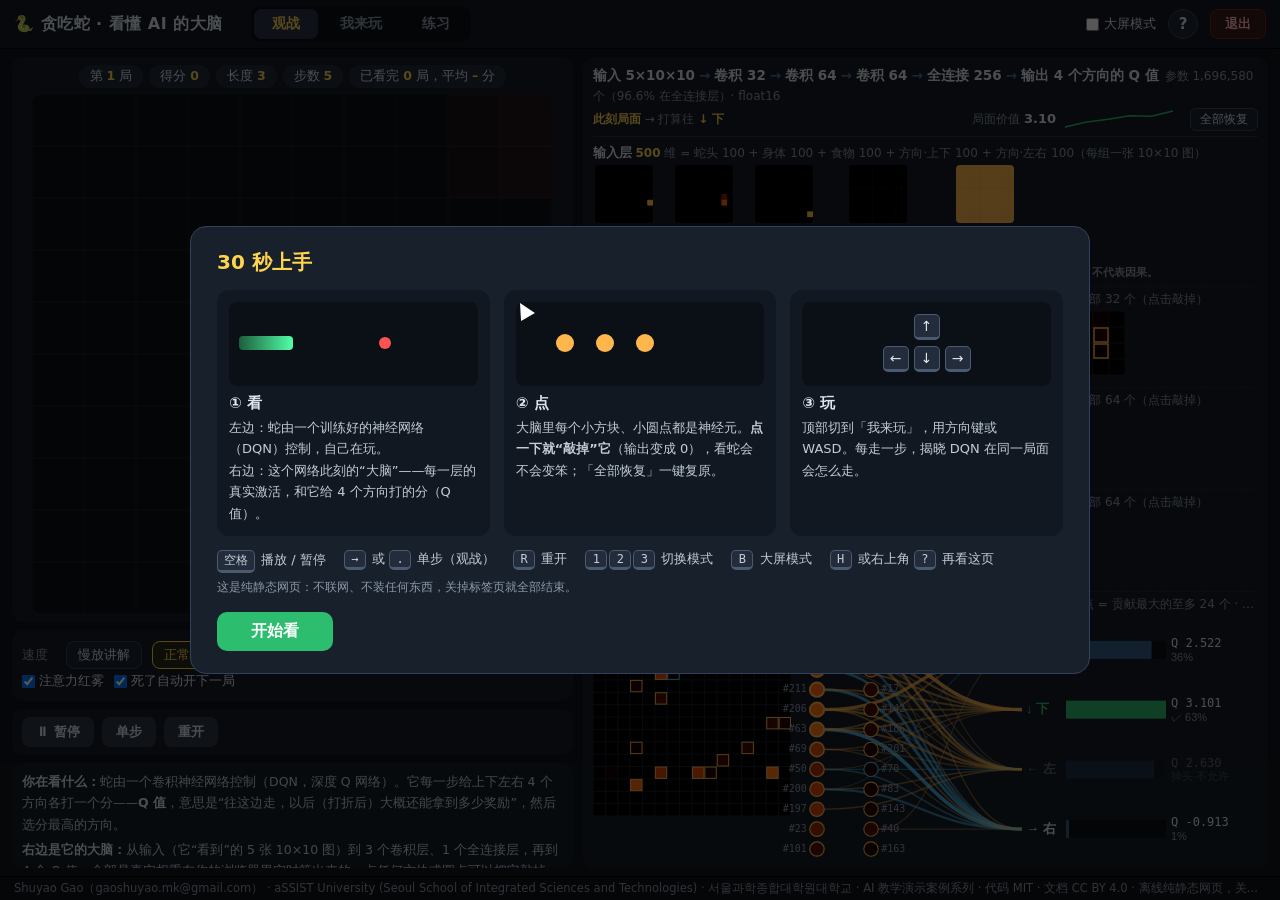
==== play/index.html @ 0702b6e7 "初始发布 v1.0" ====
<!DOCTYPE html>
<html lang="zh-CN">
<head>
<meta charset="utf-8">
<meta name="viewport" content="width=device-width, initial-scale=1, viewport-fit=cover">
<title>贪吃蛇 · 看懂 AI 的大脑</title>
<script>
  /* Collect every JS error (including failed <script> loads) for the self-test. */
  window.__errors = [];
  window.addEventListener("error", function (e) {
    var t = e.target;
    if (t && t !== window && (t.src || t.href)) window.__errors.push("load failed: " + (t.src || t.href));
    else window.__errors.push(String(e.message || e.error || e));
  }, true);
  window.addEventListener("unhandledrejection", function (e) { window.__errors.push("promise: " + e.reason); });
</script>
<link rel="stylesheet" href="css/app.css">
</head>
<body>
<header id="top">
  <div class="brand"><span class="logo" aria-hidden="true">🐍</span><span id="app-title">贪吃蛇 · 看懂 AI 的大脑</span><span id="app-title-short"></span></div>
  <nav id="tabs" role="tablist" aria-label="模式">
    <button class="tab" role="tab" data-mode="watch" data-tip="AI 自己玩，你看它的大脑怎么想（打开时的默认模式）">观战</button>
    <button class="tab" role="tab" data-mode="play" data-tip="你用方向键玩同一局，每走一步揭晓 DQN 在同一局面会怎么走" data-anim="keys">我来玩</button>
    <button class="tab" role="tab" data-mode="practice" data-tip="跟着任务清单一步步看懂这个网络，完成一项自动打勾">练习</button>
  </nav>
  <div class="spacer"></div>
  <label class="switch" data-tip="把右边的大脑面板放大（左右比例 35:65），适合投影；快捷键 B"><input type="checkbox" id="ck-big"> 大屏模式</label>
  <button id="btn-help" class="round" title="操作说明（H）" aria-label="操作说明">?</button>
  <button id="btn-exit" class="exit" data-tip="停止所有计算并关闭页面">退出</button>
  <!-- 手机竖屏：其余入口收进 ☰ 菜单 -->
  <button id="menu-btn" aria-label="菜单" aria-expanded="false" aria-controls="menu">☰</button>
  <div id="menu" role="menu" hidden>
    <button role="menuitem" id="menu-help">操作说明</button>
    <button role="menuitem" id="menu-restore">全部恢复（敲掉的神经元）</button>
    <div class="sep"></div>
    <button role="menuitem" id="menu-exit">退出</button>
  </div>
</header>

<main id="main">
  <section id="left">
    <div class="card board-card">
      <div class="pills" id="pills"></div>
      <div id="board-wrap">
        <canvas id="board" aria-label="棋盘"></canvas>
        <div id="banner" hidden></div>
        <div id="board-hint" hidden></div>
      </div>
    </div>
    <div class="card" id="opts"></div>
    <div class="card" id="controls"></div>
    <div class="card" id="explain"></div>
    <!-- 手机竖屏「我来玩」的操作区：左下浮动摇杆，右下大圆键 -->
    <div id="touchctl" aria-label="触屏操作区">
      <div id="mob-bar"><div id="mob-levels"></div><button id="btn-brain" type="button">看大脑</button><button id="tk-assist" type="button">辅助</button><button id="b-mnext" type="button">重开</button></div>
      <div id="stick-zone"><span class="hint">左手：按住任意处拖动摇杆</span><div id="stick-base"><div id="stick-knob"></div></div></div>
      <div id="btn-zone"><button class="tbtn tbig" id="tk-pause" data-tk="pause" type="button">暂停</button><div class="tbtn-hint" id="tk-hint"></div></div>
    </div>
  </section>

  <section id="right">
    <div class="card brain">
      <div class="brain-head">
        <div id="formula"></div>
        <div class="brain-status"><span id="view-label"></span><span class="spacer"></span>
          <span id="value-text" data-tip="局面价值估计 = 合法方向里最大的 Q 值：网络觉得“从现在起往后还能拿到多少奖励”。右边小曲线是它在这一局里的变化"></span><canvas id="value-curve"></canvas>
          <span id="knock-info"></span>
          <button id="btn-restore" class="mini-btn" data-tip="把所有被敲掉的神经元恢复原样">全部恢复</button></div>
      </div>
      <div id="brain-body">
        <div class="layer" id="L-input">
          <div class="lt" id="lt-input"></div>
          <div class="lrow" id="row-input"></div>
          <div class="note">归因 = 梯度 × 输入（对所选方向 Q 值的一阶近似），<span style="color:var(--pos)">橙</span>推高、<span style="color:var(--neg)">蓝</span>压低。<b>这是模型内部的相关性解释，不代表因果。</b></div>
        </div>
        <div class="layer conv" id="L-conv1"><div class="lt" id="lt-conv1"></div><div class="lrow"><div class="tops" id="tops-conv1"></div><canvas class="sq" id="sq-conv1" data-tip="全部通道：每个小方块是一个通道的平均激活。点一下 = 敲掉 / 恢复" data-anim="click"></canvas></div></div>
        <div class="layer conv" id="L-conv2"><div class="lt" id="lt-conv2"></div><div class="lrow"><div class="tops" id="tops-conv2"></div><canvas class="sq" id="sq-conv2" data-tip="全部通道：每个小方块是一个通道的平均激活。点一下 = 敲掉 / 恢复" data-anim="click"></canvas></div></div>
        <div class="layer conv" id="L-conv3"><div class="lt" id="lt-conv3"></div><div class="lrow"><div class="tops" id="tops-conv3"></div><canvas class="sq" id="sq-conv3" data-tip="全部通道：每个小方块是一个通道的平均激活。点一下 = 敲掉 / 恢复" data-anim="click"></canvas></div></div>
        <div class="layer" id="L-fc">
          <div class="lt" id="lt-fc"></div>
          <canvas id="fc-canvas"></canvas>
        </div>
      </div>
      <div id="brain-cover" hidden></div>
    </div>
  </section>
</main>

<footer id="foot"></footer>
<button id="brain-close" type="button">返回游戏</button>
<div id="rotate-hint" role="status" hidden><div><b>竖屏体验更佳</b>把手机竖过来：上面是棋盘，下面是摇杆和按键。<br><button id="rot-ok" type="button">仍然横屏继续</button></div></div>

<div id="help" class="modal" hidden>
  <div class="modal-box" role="dialog" aria-labelledby="help-title">
    <div class="help-scroll">
    <h2 id="help-title">30 秒上手</h2>
    <div class="help-cards">
      <div class="hc"><div class="demo demo-watch"><i class="d-snake"></i><i class="d-food"></i></div>
        <h3>① 看</h3><p><span class="kbd-only">左边</span><span class="touch-only">上面</span>：蛇由一个训练好的神经网络（DQN）控制，自己在玩。<br><span class="kbd-only">右边</span><span class="touch-only">下面</span>：这个网络此刻的“大脑”——每一层的真实激活，和它给 4 个方向打的分（Q 值）。</p></div>
      <div class="hc"><div class="demo demo-click"><i class="d-dot"></i><i class="d-dot"></i><i class="d-dot target"></i><i class="d-cursor"></i></div>
        <h3>② 点</h3><p>大脑里每个小方块、小圆点都是神经元。<b>点一下就“敲掉”它</b>（输出变成 0），看蛇会不会变笨；「全部恢复」一键复原。</p></div>
      <div class="hc"><div class="demo demo-keys kbd-only"><i class="k k-up">↑</i><i class="k k-left">←</i><i class="k k-down">↓</i><i class="k k-right">→</i></div>
        <div class="demo demo-stick touch-only" aria-hidden="true"><svg viewBox="0 0 220 84" width="100%" height="84">
          <circle cx="56" cy="42" r="30" fill="#1d2633" stroke="#3a4a60" stroke-width="2"/>
          <path d="M56 18l-5 7h10zM56 66l-5-7h10zM32 42l7-5v10zM80 42l-7-5v10z" fill="#4a5a70"/>
          <circle class="st-knob" cx="56" cy="42" r="13" fill="#4fc3f7"/>
          <circle class="st-finger" cx="56" cy="42" r="9" fill="none" stroke="#fff" stroke-width="2"/>
          <circle cx="166" cy="42" r="26" fill="#1d2633" stroke="#3a4a60" stroke-width="2"/>
          <text x="166" y="47" text-anchor="middle" font-size="13" fill="#dde5ee" font-weight="bold">暂停</text>
          <rect class="st-snake" x="104" y="36" width="34" height="12" rx="4" fill="#52ffa8"/>
        </svg></div>
        <h3>③ 玩</h3><p>顶部切到「我来玩」，<span class="kbd-only">用方向键或 WASD</span><span class="touch-only">左手按住屏幕下方任意处拖动摇杆（上下左右），右手的大圆键是暂停 / 继续；也可以直接在棋盘上滑动</span>。每走一步，揭晓 DQN 在同一局面会怎么走。</p></div>
    </div>
    <div class="keys-list kbd-only">
      <span><kbd>空格</kbd> 播放 / 暂停</span><span><kbd>→</kbd> 或 <kbd>.</kbd> 单步（观战）</span><span><kbd>R</kbd> 重开</span>
      <span><kbd>1</kbd><kbd>2</kbd><kbd>3</kbd> 切换模式</span><span><kbd>B</kbd> 大屏模式</span><span><kbd>H</kbd> 或右上角 <kbd>?</kbd> 再看这页</span>
    </div>
    <div class="touch-list touch-only">
      <span>观战 / 练习：往下滑看大脑；点方块、圆点敲掉神经元</span><span>我来玩：「看大脑」全屏打开大脑面板，「返回游戏」关闭</span><span>☰ 菜单里有操作说明、全部恢复、退出</span>
    </div>
    <p class="help-foot">这是纯静态网页：不联网、不装任何东西，关掉标签页就全部结束。</p>
    </div>
    <div class="help-actions"><button id="help-close" class="big-btn">开始看</button></div>
  </div>
</div>

<div id="tip" hidden></div>
<div id="toast"></div>
<pre id="selftest" hidden></pre>

<script src="js/config.js"></script>
<script src="js/credits.js"></script>
<script src="js/pyrandom.js"></script>
<script src="js/snake_env.js"></script>
<script src="js/brain_net.js"></script>
<script src="model/snake_cnn_fp16.js"></script>
<script src="js/touchctl.js"></script>
<script src="js/app.js"></script>
</body>
</html>
---- play/css/app.css ----
/* System fonts only (no downloads): Windows = Microsoft YaHei, macOS = PingFang SC. */
:root {
  --bg: #0f141b; --panel: #161d27; --panel2: #121822; --line: #263244; --text: #dde5ee;
  --muted: #8b98a8; --accent: #ffd54f; --green: #2dbd6e; --pos: #ffb74d; --neg: #4fc3f7;
  --you: #ffd54f; --dqn: #4fc3f7; --danger: #ff6b6b;
  --left: 45fr; --right: 55fr;
}
* { box-sizing: border-box; margin: 0; padding: 0; }
html, body { height: 100%; }
body {
  background: var(--bg); color: var(--text); overflow: hidden;
  font-family: "Microsoft YaHei", "PingFang SC", "Hiragino Sans GB", "Noto Sans CJK SC", system-ui, sans-serif;
  font-size: 13px; display: flex; flex-direction: column;
}
body.big { --left: 35fr; --right: 65fr; }
button { font: inherit; cursor: pointer; }
.spacer { flex: 1; }

/* ---------- header ---------- */
#top { display: flex; align-items: center; gap: 12px; padding: 6px 14px; background: #131a23;
       border-bottom: 1px solid #000; min-height: 44px; flex: none; }
.brand { font-size: 16px; font-weight: bold; letter-spacing: .5px; white-space: nowrap; }
.brand .logo { margin-right: 6px; }
#tabs { display: flex; gap: 4px; margin-left: 16px; background: #0c1117; padding: 3px; border-radius: 10px; }
.tab { border: none; background: transparent; color: var(--muted); padding: 6px 18px; border-radius: 8px;
       font-size: 14px; font-weight: bold; }
.tab:hover { color: var(--text); }
.tab.on { background: #2a3546; color: var(--accent); }
.switch { display: flex; align-items: center; gap: 5px; font-size: 13px; cursor: pointer; white-space: nowrap; }
.round { width: 30px; height: 30px; border-radius: 50%; border: 1px solid #3a4a60; background: #1e2834; color: var(--text); font-weight: bold; font-size: 15px; }
.round:hover { border-color: var(--accent); }
.exit { border: 1px solid #6b2b2b; background: #3a1d1d; color: #ffb3b3; border-radius: 8px; padding: 5px 14px; font-weight: bold; }
.exit:hover { background: #5a2424; }

/* ---------- layout ---------- */
#main { flex: 1; min-height: 0; display: grid; grid-template-columns: var(--left) var(--right);
        gap: 10px; padding: 8px 12px; }
#left, #right { min-height: 0; min-width: 0; overflow-y: auto; overflow-x: hidden; display: flex;
                scrollbar-width: thin;
                flex-direction: column; gap: 8px; }
.card { background: var(--panel); border-radius: 12px; padding: 8px 10px; }
.card h3 { font-size: 13px; color: var(--accent); margin-bottom: 6px; }

/* ---------- board ---------- */
.board-card { display: flex; flex-direction: column; align-items: center; gap: 6px; }
.pills { display: flex; flex-wrap: wrap; gap: 6px; justify-content: center; }
.pill { background: #222c3a; border-radius: 999px; padding: 3px 11px; font-size: 12.5px; white-space: nowrap; }
.pill b { color: var(--accent); }
#board-wrap { position: relative; touch-action: none; }
#board { display: block; border-radius: 10px; }
#banner { position: absolute; inset: 0; display: flex; flex-direction: column; align-items: center;
          justify-content: center; gap: 8px; background: rgba(0,0,0,.62); border-radius: 10px; text-align: center;
          padding: 16px; font-size: 14px; line-height: 1.6; }
#banner[hidden], #board-hint[hidden] { display: none; }
#banner .big { font-size: 22px; font-weight: bold; color: #ff8a80; }
#board-hint { position: absolute; left: 50%; bottom: 12px; transform: translateX(-50%); background: rgba(20,28,38,.92);
              border: 1px solid var(--accent); border-radius: 10px; padding: 6px 14px; font-size: 13.5px; white-space: nowrap; }

/* ---------- options / controls ---------- */
.opt-row { display: flex; align-items: center; flex-wrap: wrap; gap: 6px 10px; margin: 3px 0; }
.opt-row .lab { color: var(--muted); min-width: 34px; }
.preset { border: 1px solid #34425a; background: #1d2633; color: var(--text); border-radius: 8px; padding: 4px 11px; }
.preset.on { border-color: var(--accent); color: var(--accent); background: #2a2a1c; }
.ck { display: inline-flex; align-items: center; gap: 4px; cursor: pointer; }
input[type=range] { width: 140px; cursor: pointer; }
.ms { font-family: Consolas, Menlo, monospace; color: var(--muted); font-size: 12px; min-width: 64px; }
.btn { border: none; border-radius: 8px; padding: 6px 14px; font-weight: bold; background: #2e3947; color: var(--text); }
.btn:hover { filter: brightness(1.15); }
.btn.go { background: var(--green); color: #fff; }
.btn.warn { background: #ffb300; color: #3d2a00; }
.btn:disabled { opacity: .45; cursor: default; filter: none; }
#controls { display: flex; flex-wrap: wrap; gap: 8px; align-items: center; }
#explain { font-size: 12.5px; line-height: 1.7; color: #c3cdd9; flex: 1 1 auto; min-height: 70px; overflow-y: auto; }
#explain p + p { margin-top: 4px; }
#explain b { color: var(--text); }
.hl-you { color: var(--you); font-weight: bold; }
.hl-dqn { color: var(--dqn); font-weight: bold; }
table.hist { width: 100%; border-collapse: collapse; margin-top: 6px; font-size: 12px; }
table.hist th, table.hist td { border-bottom: 1px solid var(--line); padding: 3px 4px; text-align: center; }
table.hist th { color: var(--muted); font-weight: normal; }
.chips { display: flex; flex-wrap: wrap; gap: 5px; margin-top: 4px; }
.chip { border: 1px solid #3a4a60; background: #1b2430; color: var(--text); border-radius: 999px; padding: 2px 10px; font-size: 12px; }
.chip.fatal { border-color: var(--danger); color: #ffb3b3; }
.chip.on { border-color: var(--accent); color: var(--accent); }

/* practice checklist */
.tasks { list-style: none; margin-top: 4px; }
.tasks li { display: flex; gap: 8px; align-items: flex-start; padding: 4px 6px; border-radius: 8px; }
.tasks li .box { flex: none; width: 18px; height: 18px; border-radius: 5px; border: 2px solid #4a5a70; margin-top: 2px;
                 display: flex; align-items: center; justify-content: center; font-size: 12px; color: #fff; }
.tasks li.done .box { background: var(--green); border-color: var(--green); }
.tasks li.done { color: var(--muted); }
.tasks li.cur { background: #1f2a1f; outline: 1px solid #355a35; }
.progress { height: 6px; background: #0c1117; border-radius: 3px; overflow: hidden; margin: 4px 0; }
.progress i { display: block; height: 100%; background: var(--green); transition: width .3s; }

/* ---------- brain ---------- */
.brain { position: relative; display: flex; flex-direction: column; gap: 4px; min-height: 100%; }
.brain-head { border-bottom: 1px solid var(--line); padding-bottom: 5px; }
#formula { font-size: 13.5px; font-weight: bold; line-height: 1.5; }
#formula .arrow { color: #4a6f9e; margin: 0 4px; }
#formula .param { color: var(--muted); font-weight: normal; font-size: 12px; margin-left: 6px; }
.brain-status { display: flex; align-items: center; gap: 8px; font-size: 12px; margin-top: 2px; color: var(--muted); }
#view-label b { color: var(--accent); }
#knock-info { color: #ffb3b3; }
.mini-btn { border: 1px solid #3a4a60; background: #1d2633; color: var(--text); border-radius: 6px; padding: 2px 9px; font-size: 12px; }
.layer { padding: 4px 0 5px; border-bottom: 1px dashed #222d3c; }
.layer:last-child { border-bottom: none; }
.lt { font-size: 12px; color: var(--muted); margin-bottom: 3px; white-space: nowrap; overflow: hidden; text-overflow: ellipsis; }
.lt b { color: var(--text); font-size: 12.5px; }
.lt .cnt { color: var(--accent); font-weight: bold; }
.lrow { display: flex; align-items: flex-start; gap: 18px; }
.tops { display: flex; gap: 6px; flex-wrap: nowrap; flex: none; min-width: 0; }
.fm { text-align: center; font-size: 11px; color: var(--muted); cursor: pointer; }
.fm canvas { display: block; border-radius: 4px; border: 2px solid transparent; background: #000; }
.fm.pos canvas { border-color: var(--pos); }
.fm.neg canvas { border-color: var(--neg); }
.fm.off canvas { opacity: .25; border-color: #555; }
.fm .cap { white-space: nowrap; font-family: Consolas, Menlo, monospace; }
.fm .cap.pos { color: var(--pos); }
.fm .cap.neg { color: var(--neg); }
.sq { cursor: pointer; border-radius: 4px; flex: none; }
.in-map { text-align: center; font-size: 11.5px; }
.in-map canvas { display: block; border-radius: 4px; background: #000; margin: 0 auto 2px; }
.in-map .nm { color: var(--text); }
.in-map .dims { color: var(--muted); font-size: 10.5px; }
.attr { height: 6px; background: #0c1117; border-radius: 3px; position: relative; margin-top: 2px; }
.attr i { position: absolute; top: 0; bottom: 0; border-radius: 3px; }
.note { font-size: 11px; color: var(--muted); margin-top: 3px; line-height: 1.5; }
#fc-canvas { display: block; cursor: pointer; }
.value-row { display: flex; align-items: center; gap: 10px; font-size: 12px; color: var(--muted); }
#value-text { cursor: help; }
#value-text b { color: var(--text); font-size: 13px; }
#value-curve { flex: none; width: 110px; height: 22px; }
#brain-cover { position: absolute; inset: 0; background: rgba(15,20,27,.88); border-radius: 12px; display: flex;
               align-items: center; justify-content: center; text-align: center; padding: 30px; font-size: 15px; line-height: 1.8; }
#brain-cover[hidden] { display: none; }

/* ---------- footer ---------- */
#foot { flex: none; padding: 4px 14px; font-size: 11.5px; color: var(--muted); background: #0c1117;
        border-top: 1px solid #000; white-space: nowrap; overflow: hidden; text-overflow: ellipsis; }

/* ---------- tooltip / toast ---------- */
#tip { position: fixed; z-index: 60; max-width: 300px; background: #1f2937; border: 1px solid #3f5068; color: var(--text);
       border-radius: 8px; padding: 7px 10px; font-size: 12.5px; line-height: 1.55; pointer-events: none;
       box-shadow: 0 6px 24px rgba(0,0,0,.45); }
#tip[hidden] { display: none; }
#tip .demo { margin-top: 6px; }
#toast { position: fixed; top: 56px; left: 50%; transform: translateX(-50%); background: #2f7fd6; color: #fff;
         padding: 8px 20px; border-radius: 9px; font-size: 14px; opacity: 0; transition: opacity .25s; pointer-events: none; z-index: 70; }
#toast.show { opacity: 1; }

/* ---------- help modal + animated demos ---------- */
.modal { position: fixed; inset: 0; background: rgba(0,0,0,.66); display: flex; align-items: center; justify-content: center; z-index: 80; }
.modal[hidden] { display: none; }
.modal-box { background: #18202b; border: 1px solid #33425a; border-radius: 16px; padding: 22px 26px; width: min(900px, 94vw);
             max-height: 94vh; display: flex; flex-direction: column; }
.help-scroll { flex: 1 1 auto; min-height: 0; overflow: auto; }
.help-actions { flex: none; padding-top: 4px; }
.touch-only, .touch-list { display: none; }
body.touch .touch-only { display: block; }
body.touch span.touch-only { display: inline; }
body.touch .kbd-only { display: none !important; }
body.touch .touch-list { display: flex; flex-direction: column; gap: 6px; margin: 12px 0 6px; font-size: 13px; color: #c3cdd9; }
.modal-box h2 { font-size: 20px; color: var(--accent); margin-bottom: 14px; }
.help-cards { display: grid; grid-template-columns: repeat(3, 1fr); gap: 14px; }
.hc { background: #111821; border-radius: 12px; padding: 12px; }
.hc h3 { font-size: 15px; margin: 8px 0 4px; }
.hc p { font-size: 13px; line-height: 1.65; color: #c3cdd9; }
.keys-list { display: flex; flex-wrap: wrap; gap: 6px 18px; margin: 14px 0 6px; font-size: 13px; color: #c3cdd9; }
kbd { display: inline-block; min-width: 22px; padding: 1px 6px; border: 1px solid #4a5a70; border-bottom-width: 3px; border-radius: 5px;
      background: #222c3a; font-family: Consolas, Menlo, monospace; font-size: 12px; text-align: center; margin-right: 2px; }
.help-foot { font-size: 12px; color: var(--muted); margin: 6px 0 12px; }
.big-btn { border: none; background: var(--green); color: #fff; font-size: 16px; font-weight: bold; padding: 9px 34px; border-radius: 10px; }

.demo { position: relative; height: 84px; background: #0b1016; border-radius: 8px; overflow: hidden; }
#tip .demo { height: 56px; width: 200px; }
.d-snake { position: absolute; top: 34px; left: 10px; width: 54px; height: 14px; border-radius: 4px;
           background: linear-gradient(90deg, #1b5e3c, #52ffa8); animation: d-move 2.4s linear infinite; }
.d-food { position: absolute; top: 35px; left: 150px; width: 12px; height: 12px; border-radius: 50%; background: #ff5252; }
@keyframes d-move { 0% { transform: translateX(0); } 80% { transform: translateX(90px); } 100% { transform: translateX(90px); } }
.d-dot { position: absolute; top: 32px; width: 18px; height: 18px; border-radius: 50%; background: #ffb74d; }
.d-dot:nth-child(1) { left: 40px; } .d-dot:nth-child(2) { left: 80px; } .d-dot.target { left: 120px; animation: d-off 2.4s infinite; }
@keyframes d-off { 0%, 45% { background: #ffb74d; } 50%, 90% { background: #444; box-shadow: inset 0 0 0 9px #444; } 100% { background: #ffb74d; } }
.d-cursor { position: absolute; width: 0; height: 0; border-left: 8px solid transparent; border-right: 8px solid transparent;
            border-bottom: 16px solid #fff; transform: rotate(-30deg); animation: d-cur 2.4s infinite; }
@keyframes d-cur { 0% { left: 20px; top: 70px; } 40% { left: 126px; top: 40px; } 45% { left: 126px; top: 43px; } 50% { left: 126px; top: 40px; } 100% { left: 126px; top: 40px; } }
.k { position: absolute; width: 26px; height: 26px; border: 1px solid #4a5a70; border-bottom-width: 3px; border-radius: 5px;
     background: #222c3a; font-style: normal; text-align: center; line-height: 22px; font-size: 14px; }
.k-up { left: calc(50% - 13px); top: 12px; animation: d-key 2.4s infinite 0s; }
.k-left { left: calc(50% - 44px); top: 44px; animation: d-key 2.4s infinite .6s; }
.k-down { left: calc(50% - 13px); top: 44px; animation: d-key 2.4s infinite 1.2s; }
.k-right { left: calc(50% + 18px); top: 44px; animation: d-key 2.4s infinite 1.8s; }
#tip .k-up { top: 2px; } #tip .k-left, #tip .k-down, #tip .k-right { top: 28px; }
@keyframes d-key { 0%, 20% { background: var(--accent); color: #000; transform: translateY(2px); } 25%, 100% { background: #222c3a; color: var(--text); transform: none; } }
.demo-step .bar { position: absolute; left: 20px; height: 10px; border-radius: 4px; background: #355d83; }
.demo-step .bar.b1 { top: 10px; width: 60px; } .demo-step .bar.b2 { top: 24px; width: 120px; background: var(--green); animation: d-grow 1.6s infinite; }
.demo-step .bar.b3 { top: 38px; width: 40px; }
@keyframes d-grow { 0% { width: 70px; } 50% { width: 150px; } 100% { width: 70px; } }
.demo-fog .cell { position: absolute; width: 16px; height: 16px; border-radius: 3px; background: rgba(255,60,40,.6); animation: d-fog 1.8s infinite; }
@keyframes d-fog { 0%, 100% { opacity: .15; } 50% { opacity: .9; } }

/* ---------- end page ---------- */
.ended { position: fixed; inset: 0; display: flex; align-items: center; justify-content: center; background: var(--bg);
         font-size: 20px; color: var(--text); text-align: center; line-height: 2; padding: 20px; }

/* compact heights (1366x768 and similar) */
@media (max-height: 820px) {
  #top { min-height: 40px; padding: 4px 12px; }
  .card { padding: 6px 8px; }
  #explain { font-size: 12px; line-height: 1.6; }
  .layer { padding: 2px 0 3px; }
}
#left > .card { flex: none; }
#left > #explain { flex: 1 1 auto; }

/* ==================================================================================
   手机竖屏（触屏 + 宽度 ≤ 980px + 竖屏 → app.js 给 body 加 .touchp；横屏触屏加 .touchl）
   观战 / 练习：整页上下滚动，棋盘贴顶按宽度缩放，大脑面板在下方用紧凑画法。
   我来玩：100dvh 一屏不滚动，上方棋盘、下方操作区（浮动摇杆 + 大圆键）；大脑默认收起，「看大脑」全屏展开。
   ================================================================================== */
#menu-btn, #menu, #touchctl, #brain-close, #rotate-hint, #app-title-short { display: none; }
#rotate-hint[hidden] { display: none; }
body.touchp { height: auto; min-height: 100%; overflow: auto; display: block; touch-action: manipulation;
              -webkit-touch-callout: none; -webkit-user-select: none; user-select: none; -webkit-tap-highlight-color: transparent;
              padding: env(safe-area-inset-top) env(safe-area-inset-right) 0 env(safe-area-inset-left); }
html.touchp { height: auto; }
body.touchp #top { gap: 6px; padding: 5px 8px; min-height: 42px; position: relative; }
body.touchp .brand { font-size: 15px; }
body.touchp .brand .logo, body.touchp #app-title { display: none; }
body.touchp #app-title-short { display: inline; }
body.touchp #tabs { margin-left: 2px; gap: 2px; padding: 2px; }
body.touchp .tab { padding: 6px 8px; font-size: 13px; }
body.touchp .switch, body.touchp #btn-help, body.touchp #btn-exit { display: none; }
body.touchp #menu-btn { display: block; margin-left: auto; font: inherit; font-size: 18px; width: 38px; height: 34px; background: #1e2834; color: var(--text);
                        border: 1px solid #3a4a60; border-radius: 8px; }
body.touchp #menu:not([hidden]) { display: grid; position: fixed; z-index: 60; right: 8px; top: calc(env(safe-area-inset-top) + 46px); min-width: 200px;
                                  background: #18202b; border: 1px solid var(--accent); border-radius: 10px; padding: 6px; gap: 2px; }
#menu button { font: inherit; font-size: 14px; text-align: left; padding: 11px 12px; min-height: 44px; background: transparent; color: var(--text); border: none; border-radius: 6px; }
#menu button:active { background: #2b3546; }
#menu .sep { height: 1px; background: var(--line); margin: 4px 0; }
body.touchp #main { display: flex; flex-direction: column; gap: 8px; padding: 6px 8px; flex: none; min-height: 0; }
body.touchp #left, body.touchp #right { overflow: visible; }
body.touchp .card { padding: 8px; }
body.touchp .pill { font-size: 12px; padding: 2px 9px; }
body.touchp.m-play .pills { flex-wrap: nowrap; overflow: hidden; gap: 4px; }
body.touchp.m-play .pill { font-size: 11px; padding: 2px 6px; }
body.touchp #board-hint { white-space: normal; max-width: 92%; text-align: center; line-height: 1.5; }
body.touchp #opts .preset, body.touchp #controls .btn { min-height: 40px; padding: 8px 12px; font-size: 14px; }
body.touchp input[type=range] { width: 120px; height: 28px; }
body.touchp .ck { min-height: 36px; font-size: 14px; }
body.touchp #foot { white-space: normal; font-size: 11px; line-height: 1.6; padding: 6px 10px calc(6px + env(safe-area-inset-bottom)); }
/* 大脑面板紧凑画法 */
body.touchp .brain { min-height: 0; }
body.touchp .brain-status { flex-wrap: wrap; gap: 4px 8px; }
body.touchp #formula { font-size: 12.5px; }
body.touchp .lrow { flex-wrap: wrap; gap: 8px 10px; }
body.touchp .tops { gap: 5px; }
body.touchp .lt { white-space: normal; font-size: 11.5px; }
body.touchp .fm canvas, body.touchp .sq, body.touchp #fc-canvas { max-width: 100%; }
body.touchp #row-input { gap: 6px; }
body.touchp .in-map { flex: 0 1 calc(20% - 5px); min-width: 0; font-size: 11px; }
body.touchp .in-map canvas { max-width: 100%; }
body.touchp .in-map .nm { white-space: normal; line-height: 1.25; }
body.touchp .in-map .dims { font-size: 10px; }
/* 我来玩：一屏 */
html.touchp-play, body.touchp.m-play { height: 100vh; height: 100dvh; overflow: hidden; }
body.touchp.m-play { display: flex; flex-direction: column; }
body.touchp.m-play #top { flex: none; }
body.touchp.m-play #main { flex: 1 1 auto; min-height: 0; padding-bottom: 0; }
body.touchp.m-play #left { flex: 1 1 auto; min-height: 0; overflow: hidden; gap: 6px; }
body.touchp.m-play .board-card { flex: none; }
body.touchp.m-play #opts, body.touchp.m-play #controls, body.touchp.m-play #explain, body.touchp.m-play #foot { display: none; }
body.touchp.m-play #right { display: none; }
body.touchp.m-play #touchctl { display: grid; }
#touchctl { flex: none; height: 36vh; height: 36dvh; min-height: 220px; position: relative; grid-template-columns: 1fr 1fr; grid-template-rows: auto 1fr; gap: 6px;
            padding-bottom: env(safe-area-inset-bottom); touch-action: none; -webkit-user-select: none; user-select: none; }
#mob-bar { grid-column: 1 / 3; display: flex; align-items: center; gap: 6px; flex-wrap: nowrap; overflow: hidden; }
#mob-levels { display: flex; gap: 0; flex: 1 1 auto; min-width: 0; overflow: hidden; }
#mob-levels .preset { flex: 1 1 0; min-width: 0; padding: 7px 2px; font-size: 12.5px; border-radius: 0; white-space: nowrap; min-height: 36px; }
#mob-levels .preset:first-child { border-radius: 8px 0 0 8px; } #mob-levels .preset:last-child { border-radius: 0 8px 8px 0; }
#mob-bar > button { flex: none; font: inherit; font-size: 13px; font-weight: bold; min-height: 36px; padding: 6px 10px; border-radius: 16px;
                    border: 1px solid #3a4a60; background: #1d2633; color: var(--text); }
#btn-brain { border-color: var(--accent); color: var(--accent); }
#tk-assist.on { background: #2a2a1c; border-color: var(--accent); color: var(--accent); }
#stick-zone { position: relative; border: 1px dashed #2c3a4e; border-radius: 12px; touch-action: none; overflow: hidden;
              background: radial-gradient(circle at 50% 60%, rgba(79,195,247,.08), transparent 70%); }
#stick-zone .hint { position: absolute; left: 8px; top: 6px; font-size: 11px; color: var(--muted); pointer-events: none; }
#stick-base { position: absolute; left: 50%; top: 56%; width: 120px; height: 120px; margin: -60px 0 0 -60px; border-radius: 50%;
              border: 2px solid #3a4a60; background: rgba(30,40,52,.6); pointer-events: none; transition: opacity .15s; opacity: .75; }
#stick-base.live { opacity: 1; border-color: var(--dqn); }
#stick-base::before { content: "↑"; position: absolute; left: 50%; top: 4px; transform: translateX(-50%); color: var(--muted); font-size: 12px; }
#stick-base::after { content: "↓"; position: absolute; left: 50%; bottom: 4px; transform: translateX(-50%); color: var(--muted); font-size: 12px; }
#stick-knob { position: absolute; left: 50%; top: 50%; width: 52px; height: 52px; margin: -26px 0 0 -26px; border-radius: 50%;
              background: radial-gradient(circle at 35% 35%, #9ce3ff, #2a8fc7); box-shadow: 0 0 0 3px rgba(79,195,247,.25); }
#touchctl[data-dir="0"] #stick-base::before, #touchctl[data-dir="1"] #stick-base::after { color: var(--accent); }
#btn-zone { position: relative; touch-action: none; display: flex; flex-direction: column; align-items: center; justify-content: center; gap: 8px; }
.tbtn { border-radius: 50%; border: 2px solid #3a4a60; background: #232d3a; color: var(--text); font: inherit; font-weight: bold;
        display: grid; place-items: center; line-height: 1.2; touch-action: none; -webkit-tap-highlight-color: transparent; transition: transform .06s, background .06s; }
.tbtn.on { transform: scale(.92); background: #3a4a60; border-color: var(--accent); }
.tbtn.tbig { width: 96px; height: 96px; font-size: 20px; }
.tbtn.tbig.go { background: #1f5c3a; border-color: var(--green); }
.tbtn-hint { font-size: 11.5px; color: var(--muted); text-align: center; max-width: 150px; line-height: 1.4; }
/* 「看大脑」：盖在整页上的全屏面板 */
body.touchp.m-play.sheet-brain #right { display: block; position: fixed; z-index: 45; left: 0; right: 0; top: 0; bottom: 0; overflow: auto; background: var(--bg);
                                        padding: calc(env(safe-area-inset-top) + 8px) 8px calc(env(safe-area-inset-bottom) + 64px); }
body.touchp.m-play.sheet-brain #brain-close { display: block; position: fixed; z-index: 46; right: 12px; bottom: calc(env(safe-area-inset-bottom) + 12px);
                                              font: inherit; font-size: 15px; font-weight: bold; min-height: 44px; padding: 10px 20px; background: var(--accent); color: #1a1400; border: none; border-radius: 22px; }
/* 横屏的触屏手机：提示竖屏体验更好，可以选择继续（继续时用电脑布局，在棋盘上滑动） */
body.touchl.m-play:not(.rot-ok) #rotate-hint:not([hidden]) { display: grid; position: fixed; inset: 0; z-index: 70; place-items: center; text-align: center;
                                                           background: rgba(10,14,20,.94); padding: 16px; font-size: 15px; line-height: 1.7; }
#rotate-hint b { font-size: 20px; display: block; margin-bottom: 8px; color: var(--accent); }
#rotate-hint button { margin-top: 14px; font: inherit; min-height: 44px; padding: 8px 18px; background: transparent; color: var(--text); border: 1px solid #3a4a60; border-radius: 8px; }
/* 说明浮层在手机上：全屏、内容可滚动、「开始」固定在底部；触屏图解 */
body.touchp .modal { align-items: stretch; }
body.touchp .modal-box { width: 100%; max-height: none; border-radius: 0; border: none; padding: calc(env(safe-area-inset-top) + 14px) 14px calc(env(safe-area-inset-bottom) + 10px); }
body.touchp .help-cards { grid-template-columns: 1fr; gap: 10px; }
body.touchp .help-actions { padding-top: 10px; }
body.touchp .big-btn { width: 100%; min-height: 48px; }
.demo-stick svg { display: block; }
.st-knob, .st-finger { animation: st-move 3.2s infinite; }
.st-snake { animation: st-snake 3.2s infinite; }
@keyframes st-move { 0%, 8% { transform: translate(0, 0); } 15%, 30% { transform: translate(14px, 0); } 38%, 55% { transform: translate(0, -14px); }
                     63%, 80% { transform: translate(-14px, 0); } 88%, 100% { transform: translate(0, 0); } }
@keyframes st-snake { 0%, 8% { transform: translate(0, 0); } 15%, 30% { transform: translate(10px, 0); } 38%, 55% { transform: translate(10px, -10px); }
                      63%, 80% { transform: translate(-4px, -10px); } 88%, 100% { transform: translate(0, 0); } }
@media (prefers-reduced-motion: reduce) { .st-knob, .st-finger, .st-snake { animation: none; } }
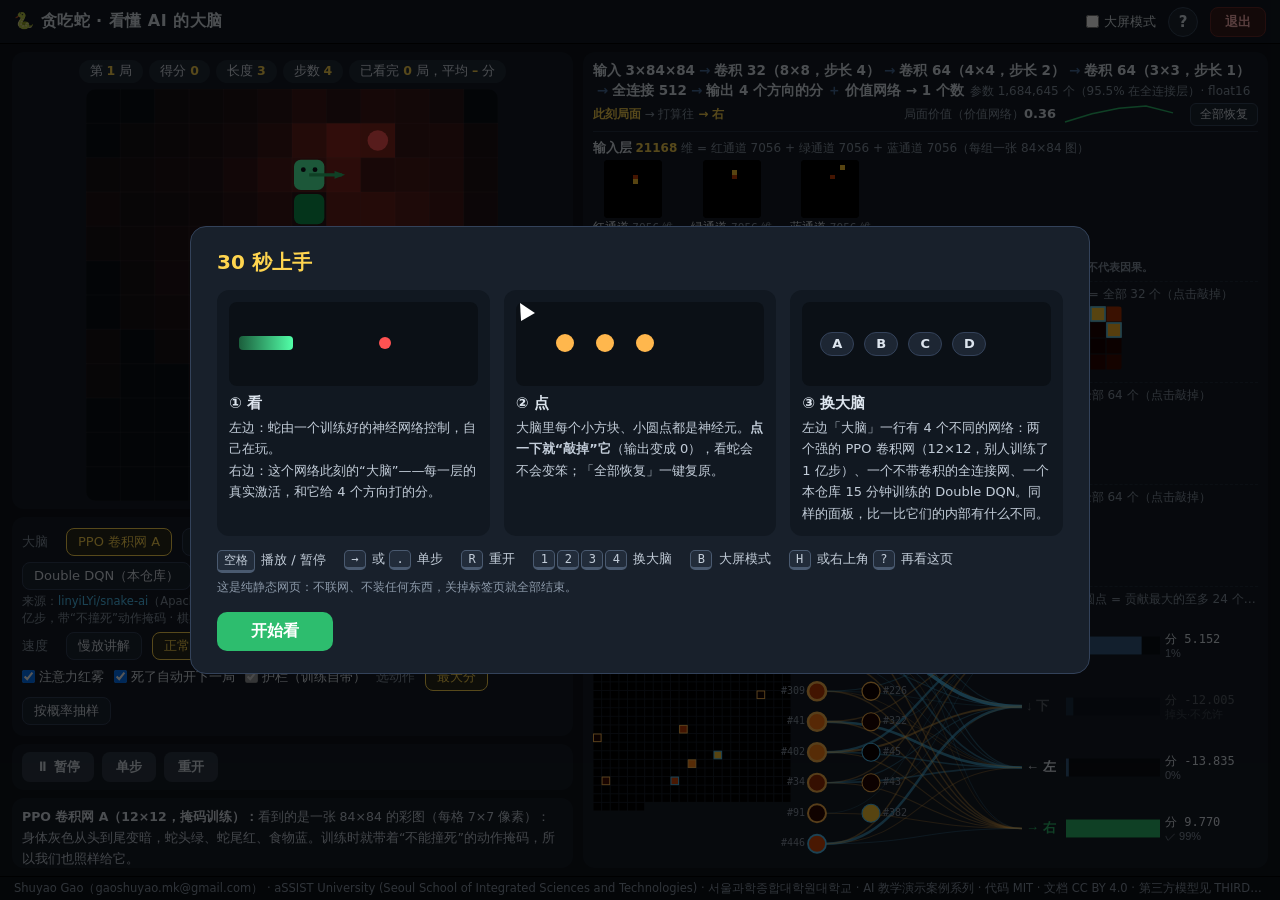
==== commit a96c28ed: "v1.1：四个可切换的大脑（两个 PPO 卷积网 + PPO 全连接网 + Double DQN），只保留观看模式" ====
--- a/play/index.html
+++ b/play/index.html
@@ -19,11 +19,6 @@
 <body>
 <header id="top">
   <div class="brand"><span class="logo" aria-hidden="true">🐍</span><span id="app-title">贪吃蛇 · 看懂 AI 的大脑</span><span id="app-title-short"></span></div>
-  <nav id="tabs" role="tablist" aria-label="模式">
-    <button class="tab" role="tab" data-mode="watch" data-tip="AI 自己玩，你看它的大脑怎么想（打开时的默认模式）">观战</button>
-    <button class="tab" role="tab" data-mode="play" data-tip="你用方向键玩同一局，每走一步揭晓 DQN 在同一局面会怎么走" data-anim="keys">我来玩</button>
-    <button class="tab" role="tab" data-mode="practice" data-tip="跟着任务清单一步步看懂这个网络，完成一项自动打勾">练习</button>
-  </nav>
   <div class="spacer"></div>
   <label class="switch" data-tip="把右边的大脑面板放大（左右比例 35:65），适合投影；快捷键 B"><input type="checkbox" id="ck-big"> 大屏模式</label>
   <button id="btn-help" class="round" title="操作说明（H）" aria-label="操作说明">?</button>
@@ -45,18 +40,11 @@
       <div id="board-wrap">
         <canvas id="board" aria-label="棋盘"></canvas>
         <div id="banner" hidden></div>
-        <div id="board-hint" hidden></div>
       </div>
     </div>
     <div class="card" id="opts"></div>
     <div class="card" id="controls"></div>
     <div class="card" id="explain"></div>
-    <!-- 手机竖屏「我来玩」的操作区：左下浮动摇杆，右下大圆键 -->
-    <div id="touchctl" aria-label="触屏操作区">
-      <div id="mob-bar"><div id="mob-levels"></div><button id="btn-brain" type="button">看大脑</button><button id="tk-assist" type="button">辅助</button><button id="b-mnext" type="button">重开</button></div>
-      <div id="stick-zone"><span class="hint">左手：按住任意处拖动摇杆</span><div id="stick-base"><div id="stick-knob"></div></div></div>
-      <div id="btn-zone"><button class="tbtn tbig" id="tk-pause" data-tk="pause" type="button">暂停</button><div class="tbtn-hint" id="tk-hint"></div></div>
-    </div>
   </section>
 
   <section id="right">
@@ -64,32 +52,16 @@
       <div class="brain-head">
         <div id="formula"></div>
         <div class="brain-status"><span id="view-label"></span><span class="spacer"></span>
-          <span id="value-text" data-tip="局面价值估计 = 合法方向里最大的 Q 值：网络觉得“从现在起往后还能拿到多少奖励”。右边小曲线是它在这一局里的变化"></span><canvas id="value-curve"></canvas>
+          <span id="value-text" data-tip="局面价值：PPO 大脑是它自己价值网络的估计；DQN 大脑是合法方向里最大的 Q 值。都表示“从现在起往后还能拿到多少奖励”。右边小曲线是它在这一局里的变化"></span><canvas id="value-curve"></canvas>
           <span id="knock-info"></span>
           <button id="btn-restore" class="mini-btn" data-tip="把所有被敲掉的神经元恢复原样">全部恢复</button></div>
       </div>
-      <div id="brain-body">
-        <div class="layer" id="L-input">
-          <div class="lt" id="lt-input"></div>
-          <div class="lrow" id="row-input"></div>
-          <div class="note">归因 = 梯度 × 输入（对所选方向 Q 值的一阶近似），<span style="color:var(--pos)">橙</span>推高、<span style="color:var(--neg)">蓝</span>压低。<b>这是模型内部的相关性解释，不代表因果。</b></div>
-        </div>
-        <div class="layer conv" id="L-conv1"><div class="lt" id="lt-conv1"></div><div class="lrow"><div class="tops" id="tops-conv1"></div><canvas class="sq" id="sq-conv1" data-tip="全部通道：每个小方块是一个通道的平均激活。点一下 = 敲掉 / 恢复" data-anim="click"></canvas></div></div>
-        <div class="layer conv" id="L-conv2"><div class="lt" id="lt-conv2"></div><div class="lrow"><div class="tops" id="tops-conv2"></div><canvas class="sq" id="sq-conv2" data-tip="全部通道：每个小方块是一个通道的平均激活。点一下 = 敲掉 / 恢复" data-anim="click"></canvas></div></div>
-        <div class="layer conv" id="L-conv3"><div class="lt" id="lt-conv3"></div><div class="lrow"><div class="tops" id="tops-conv3"></div><canvas class="sq" id="sq-conv3" data-tip="全部通道：每个小方块是一个通道的平均激活。点一下 = 敲掉 / 恢复" data-anim="click"></canvas></div></div>
-        <div class="layer" id="L-fc">
-          <div class="lt" id="lt-fc"></div>
-          <canvas id="fc-canvas"></canvas>
-        </div>
-      </div>
-      <div id="brain-cover" hidden></div>
+      <div id="brain-body"></div>
     </div>
   </section>
 </main>
 
 <footer id="foot"></footer>
-<button id="brain-close" type="button">返回游戏</button>
-<div id="rotate-hint" role="status" hidden><div><b>竖屏体验更佳</b>把手机竖过来：上面是棋盘，下面是摇杆和按键。<br><button id="rot-ok" type="button">仍然横屏继续</button></div></div>
 
 <div id="help" class="modal" hidden>
   <div class="modal-box" role="dialog" aria-labelledby="help-title">
@@ -97,27 +69,18 @@
     <h2 id="help-title">30 秒上手</h2>
     <div class="help-cards">
       <div class="hc"><div class="demo demo-watch"><i class="d-snake"></i><i class="d-food"></i></div>
-        <h3>① 看</h3><p><span class="kbd-only">左边</span><span class="touch-only">上面</span>：蛇由一个训练好的神经网络（DQN）控制，自己在玩。<br><span class="kbd-only">右边</span><span class="touch-only">下面</span>：这个网络此刻的“大脑”——每一层的真实激活，和它给 4 个方向打的分（Q 值）。</p></div>
+        <h3>① 看</h3><p><span class="kbd-only">左边</span><span class="touch-only">上面</span>：蛇由一个训练好的神经网络控制，自己在玩。<br><span class="kbd-only">右边</span><span class="touch-only">下面</span>：这个网络此刻的“大脑”——每一层的真实激活，和它给 4 个方向打的分。</p></div>
       <div class="hc"><div class="demo demo-click"><i class="d-dot"></i><i class="d-dot"></i><i class="d-dot target"></i><i class="d-cursor"></i></div>
         <h3>② 点</h3><p>大脑里每个小方块、小圆点都是神经元。<b>点一下就“敲掉”它</b>（输出变成 0），看蛇会不会变笨；「全部恢复」一键复原。</p></div>
-      <div class="hc"><div class="demo demo-keys kbd-only"><i class="k k-up">↑</i><i class="k k-left">←</i><i class="k k-down">↓</i><i class="k k-right">→</i></div>
-        <div class="demo demo-stick touch-only" aria-hidden="true"><svg viewBox="0 0 220 84" width="100%" height="84">
-          <circle cx="56" cy="42" r="30" fill="#1d2633" stroke="#3a4a60" stroke-width="2"/>
-          <path d="M56 18l-5 7h10zM56 66l-5-7h10zM32 42l7-5v10zM80 42l-7-5v10z" fill="#4a5a70"/>
-          <circle class="st-knob" cx="56" cy="42" r="13" fill="#4fc3f7"/>
-          <circle class="st-finger" cx="56" cy="42" r="9" fill="none" stroke="#fff" stroke-width="2"/>
-          <circle cx="166" cy="42" r="26" fill="#1d2633" stroke="#3a4a60" stroke-width="2"/>
-          <text x="166" y="47" text-anchor="middle" font-size="13" fill="#dde5ee" font-weight="bold">暂停</text>
-          <rect class="st-snake" x="104" y="36" width="34" height="12" rx="4" fill="#52ffa8"/>
-        </svg></div>
-        <h3>③ 玩</h3><p>顶部切到「我来玩」，<span class="kbd-only">用方向键或 WASD</span><span class="touch-only">左手按住屏幕下方任意处拖动摇杆（上下左右），右手的大圆键是暂停 / 继续；也可以直接在棋盘上滑动</span>。每走一步，揭晓 DQN 在同一局面会怎么走。</p></div>
+      <div class="hc"><div class="demo demo-brains"><i class="d-pill p1">A</i><i class="d-pill p2">B</i><i class="d-pill p3">C</i><i class="d-pill p4">D</i></div>
+        <h3>③ 换大脑</h3><p>左边「大脑」一行有 4 个不同的网络：两个强的 PPO 卷积网（12×12，别人训练了 1 亿步）、一个不带卷积的全连接网、一个本仓库 15 分钟训练的 Double DQN。同样的面板，比一比它们的内部有什么不同。</p></div>
     </div>
     <div class="keys-list kbd-only">
-      <span><kbd>空格</kbd> 播放 / 暂停</span><span><kbd>→</kbd> 或 <kbd>.</kbd> 单步（观战）</span><span><kbd>R</kbd> 重开</span>
-      <span><kbd>1</kbd><kbd>2</kbd><kbd>3</kbd> 切换模式</span><span><kbd>B</kbd> 大屏模式</span><span><kbd>H</kbd> 或右上角 <kbd>?</kbd> 再看这页</span>
+      <span><kbd>空格</kbd> 播放 / 暂停</span><span><kbd>→</kbd> 或 <kbd>.</kbd> 单步</span><span><kbd>R</kbd> 重开</span>
+      <span><kbd>1</kbd><kbd>2</kbd><kbd>3</kbd><kbd>4</kbd> 换大脑</span><span><kbd>B</kbd> 大屏模式</span><span><kbd>H</kbd> 或右上角 <kbd>?</kbd> 再看这页</span>
     </div>
     <div class="touch-list touch-only">
-      <span>观战 / 练习：往下滑看大脑；点方块、圆点敲掉神经元</span><span>我来玩：「看大脑」全屏打开大脑面板，「返回游戏」关闭</span><span>☰ 菜单里有操作说明、全部恢复、退出</span>
+      <span>往下滑看大脑；点方块、圆点敲掉神经元</span><span>「大脑」一行点按钮换网络；「单步」一步一步看</span><span>☰ 菜单里有操作说明、全部恢复、退出</span>
     </div>
     <p class="help-foot">这是纯静态网页：不联网、不装任何东西，关掉标签页就全部结束。</p>
     </div>
@@ -131,11 +94,14 @@
 
 <script src="js/config.js"></script>
 <script src="js/credits.js"></script>
+<script src="js/results.js"></script>
 <script src="js/pyrandom.js"></script>
 <script src="js/snake_env.js"></script>
 <script src="js/brain_net.js"></script>
+<script src="model/ppo_cnn_linyi_fp16.js"></script>
+<script src="model/ppo_cnn_ray_fp16.js"></script>
+<script src="model/ppo_mlp_linyi_fp16.js"></script>
 <script src="model/snake_cnn_fp16.js"></script>
-<script src="js/touchctl.js"></script>
 <script src="js/app.js"></script>
 </body>
 </html>
--- a/play/css/app.css
+++ b/play/css/app.css
@@ -51,10 +51,8 @@
 #banner { position: absolute; inset: 0; display: flex; flex-direction: column; align-items: center;
           justify-content: center; gap: 8px; background: rgba(0,0,0,.62); border-radius: 10px; text-align: center;
           padding: 16px; font-size: 14px; line-height: 1.6; }
-#banner[hidden], #board-hint[hidden] { display: none; }
+#banner[hidden] { display: none; }
 #banner .big { font-size: 22px; font-weight: bold; color: #ff8a80; }
-#board-hint { position: absolute; left: 50%; bottom: 12px; transform: translateX(-50%); background: rgba(20,28,38,.92);
-              border: 1px solid var(--accent); border-radius: 10px; padding: 6px 14px; font-size: 13.5px; white-space: nowrap; }
 
 /* ---------- options / controls ---------- */
 .opt-row { display: flex; align-items: center; flex-wrap: wrap; gap: 6px 10px; margin: 3px 0; }
@@ -73,26 +71,10 @@
 #explain { font-size: 12.5px; line-height: 1.7; color: #c3cdd9; flex: 1 1 auto; min-height: 70px; overflow-y: auto; }
 #explain p + p { margin-top: 4px; }
 #explain b { color: var(--text); }
-.hl-you { color: var(--you); font-weight: bold; }
-.hl-dqn { color: var(--dqn); font-weight: bold; }
 table.hist { width: 100%; border-collapse: collapse; margin-top: 6px; font-size: 12px; }
 table.hist th, table.hist td { border-bottom: 1px solid var(--line); padding: 3px 4px; text-align: center; }
 table.hist th { color: var(--muted); font-weight: normal; }
-.chips { display: flex; flex-wrap: wrap; gap: 5px; margin-top: 4px; }
-.chip { border: 1px solid #3a4a60; background: #1b2430; color: var(--text); border-radius: 999px; padding: 2px 10px; font-size: 12px; }
-.chip.fatal { border-color: var(--danger); color: #ffb3b3; }
-.chip.on { border-color: var(--accent); color: var(--accent); }
-
-/* practice checklist */
-.tasks { list-style: none; margin-top: 4px; }
-.tasks li { display: flex; gap: 8px; align-items: flex-start; padding: 4px 6px; border-radius: 8px; }
-.tasks li .box { flex: none; width: 18px; height: 18px; border-radius: 5px; border: 2px solid #4a5a70; margin-top: 2px;
-                 display: flex; align-items: center; justify-content: center; font-size: 12px; color: #fff; }
-.tasks li.done .box { background: var(--green); border-color: var(--green); }
-.tasks li.done { color: var(--muted); }
-.tasks li.cur { background: #1f2a1f; outline: 1px solid #355a35; }
-.progress { height: 6px; background: #0c1117; border-radius: 3px; overflow: hidden; margin: 4px 0; }
-.progress i { display: block; height: 100%; background: var(--green); transition: width .3s; }
+
 
 /* ---------- brain ---------- */
 .brain { position: relative; display: flex; flex-direction: column; gap: 4px; min-height: 100%; }
@@ -132,9 +114,6 @@
 #value-text { cursor: help; }
 #value-text b { color: var(--text); font-size: 13px; }
 #value-curve { flex: none; width: 110px; height: 22px; }
-#brain-cover { position: absolute; inset: 0; background: rgba(15,20,27,.88); border-radius: 12px; display: flex;
-               align-items: center; justify-content: center; text-align: center; padding: 30px; font-size: 15px; line-height: 1.8; }
-#brain-cover[hidden] { display: none; }
 
 /* ---------- footer ---------- */
 #foot { flex: none; padding: 4px 14px; font-size: 11.5px; color: var(--muted); background: #0c1117;
@@ -214,13 +193,26 @@
 #left > .card { flex: none; }
 #left > #explain { flex: 1 1 auto; }
 
+/* ---------- extras: brain picker, results table, help demo ---------- */
+.src { font-size: 11.5px; color: var(--muted); margin: 2px 0 4px; line-height: 1.5; }
+.src a { color: var(--neg); text-decoration: none; }
+.src a:hover { text-decoration: underline; }
+table.hist { width: 100%; border-collapse: collapse; margin-top: 6px; font-size: 12px; }
+table.hist th, table.hist td { border-bottom: 1px solid var(--line); padding: 3px 4px; text-align: center; }
+table.hist th { color: var(--muted); font-weight: normal; }
+table.hist tr.cur td { color: var(--accent); }
+.sq.fcgrid { display: block; }
+.demo-brains .d-pill { position: absolute; top: 30px; width: 34px; height: 24px; border-radius: 12px; border: 1px solid #34425a; background: #1d2633;
+                       color: var(--text); font-style: normal; text-align: center; line-height: 22px; font-size: 13px; font-weight: bold; }
+.demo-brains .p1 { left: 18px; animation: d-pill 3.2s infinite 0s; } .demo-brains .p2 { left: 62px; animation: d-pill 3.2s infinite .8s; }
+.demo-brains .p3 { left: 106px; animation: d-pill 3.2s infinite 1.6s; } .demo-brains .p4 { left: 150px; animation: d-pill 3.2s infinite 2.4s; }
+@keyframes d-pill { 0%, 20% { border-color: var(--accent); color: var(--accent); background: #2a2a1c; } 25%, 100% { border-color: #34425a; color: var(--text); background: #1d2633; } }
+
 /* ==================================================================================
-   手机竖屏（触屏 + 宽度 ≤ 980px + 竖屏 → app.js 给 body 加 .touchp；横屏触屏加 .touchl）
-   观战 / 练习：整页上下滚动，棋盘贴顶按宽度缩放，大脑面板在下方用紧凑画法。
-   我来玩：100dvh 一屏不滚动，上方棋盘、下方操作区（浮动摇杆 + 大圆键）；大脑默认收起，「看大脑」全屏展开。
+   手机竖屏（触屏 + 宽度 ≤ 980px + 竖屏 → app.js 给 body 加 .touchp）
+   只有观看模式：整页上下滚动，棋盘贴顶按宽度缩放，大脑面板在下方用紧凑画法。
    ================================================================================== */
-#menu-btn, #menu, #touchctl, #brain-close, #rotate-hint, #app-title-short { display: none; }
-#rotate-hint[hidden] { display: none; }
+#menu-btn, #menu, #app-title-short { display: none; }
 body.touchp { height: auto; min-height: 100%; overflow: auto; display: block; touch-action: manipulation;
               -webkit-touch-callout: none; -webkit-user-select: none; user-select: none; -webkit-tap-highlight-color: transparent;
               padding: env(safe-area-inset-top) env(safe-area-inset-right) 0 env(safe-area-inset-left); }
@@ -229,8 +221,6 @@
 body.touchp .brand { font-size: 15px; }
 body.touchp .brand .logo, body.touchp #app-title { display: none; }
 body.touchp #app-title-short { display: inline; }
-body.touchp #tabs { margin-left: 2px; gap: 2px; padding: 2px; }
-body.touchp .tab { padding: 6px 8px; font-size: 13px; }
 body.touchp .switch, body.touchp #btn-help, body.touchp #btn-exit { display: none; }
 body.touchp #menu-btn { display: block; margin-left: auto; font: inherit; font-size: 18px; width: 38px; height: 34px; background: #1e2834; color: var(--text);
                         border: 1px solid #3a4a60; border-radius: 8px; }
@@ -243,12 +233,10 @@
 body.touchp #left, body.touchp #right { overflow: visible; }
 body.touchp .card { padding: 8px; }
 body.touchp .pill { font-size: 12px; padding: 2px 9px; }
-body.touchp.m-play .pills { flex-wrap: nowrap; overflow: hidden; gap: 4px; }
-body.touchp.m-play .pill { font-size: 11px; padding: 2px 6px; }
-body.touchp #board-hint { white-space: normal; max-width: 92%; text-align: center; line-height: 1.5; }
 body.touchp #opts .preset, body.touchp #controls .btn { min-height: 40px; padding: 8px 12px; font-size: 14px; }
 body.touchp input[type=range] { width: 120px; height: 28px; }
 body.touchp .ck { min-height: 36px; font-size: 14px; }
+body.touchp table.hist { display: block; overflow-x: auto; white-space: nowrap; }
 body.touchp #foot { white-space: normal; font-size: 11px; line-height: 1.6; padding: 6px 10px calc(6px + env(safe-area-inset-bottom)); }
 /* 大脑面板紧凑画法 */
 body.touchp .brain { min-height: 0; }
@@ -263,65 +251,9 @@
 body.touchp .in-map canvas { max-width: 100%; }
 body.touchp .in-map .nm { white-space: normal; line-height: 1.25; }
 body.touchp .in-map .dims { font-size: 10px; }
-/* 我来玩：一屏 */
-html.touchp-play, body.touchp.m-play { height: 100vh; height: 100dvh; overflow: hidden; }
-body.touchp.m-play { display: flex; flex-direction: column; }
-body.touchp.m-play #top { flex: none; }
-body.touchp.m-play #main { flex: 1 1 auto; min-height: 0; padding-bottom: 0; }
-body.touchp.m-play #left { flex: 1 1 auto; min-height: 0; overflow: hidden; gap: 6px; }
-body.touchp.m-play .board-card { flex: none; }
-body.touchp.m-play #opts, body.touchp.m-play #controls, body.touchp.m-play #explain, body.touchp.m-play #foot { display: none; }
-body.touchp.m-play #right { display: none; }
-body.touchp.m-play #touchctl { display: grid; }
-#touchctl { flex: none; height: 36vh; height: 36dvh; min-height: 220px; position: relative; grid-template-columns: 1fr 1fr; grid-template-rows: auto 1fr; gap: 6px;
-            padding-bottom: env(safe-area-inset-bottom); touch-action: none; -webkit-user-select: none; user-select: none; }
-#mob-bar { grid-column: 1 / 3; display: flex; align-items: center; gap: 6px; flex-wrap: nowrap; overflow: hidden; }
-#mob-levels { display: flex; gap: 0; flex: 1 1 auto; min-width: 0; overflow: hidden; }
-#mob-levels .preset { flex: 1 1 0; min-width: 0; padding: 7px 2px; font-size: 12.5px; border-radius: 0; white-space: nowrap; min-height: 36px; }
-#mob-levels .preset:first-child { border-radius: 8px 0 0 8px; } #mob-levels .preset:last-child { border-radius: 0 8px 8px 0; }
-#mob-bar > button { flex: none; font: inherit; font-size: 13px; font-weight: bold; min-height: 36px; padding: 6px 10px; border-radius: 16px;
-                    border: 1px solid #3a4a60; background: #1d2633; color: var(--text); }
-#btn-brain { border-color: var(--accent); color: var(--accent); }
-#tk-assist.on { background: #2a2a1c; border-color: var(--accent); color: var(--accent); }
-#stick-zone { position: relative; border: 1px dashed #2c3a4e; border-radius: 12px; touch-action: none; overflow: hidden;
-              background: radial-gradient(circle at 50% 60%, rgba(79,195,247,.08), transparent 70%); }
-#stick-zone .hint { position: absolute; left: 8px; top: 6px; font-size: 11px; color: var(--muted); pointer-events: none; }
-#stick-base { position: absolute; left: 50%; top: 56%; width: 120px; height: 120px; margin: -60px 0 0 -60px; border-radius: 50%;
-              border: 2px solid #3a4a60; background: rgba(30,40,52,.6); pointer-events: none; transition: opacity .15s; opacity: .75; }
-#stick-base.live { opacity: 1; border-color: var(--dqn); }
-#stick-base::before { content: "↑"; position: absolute; left: 50%; top: 4px; transform: translateX(-50%); color: var(--muted); font-size: 12px; }
-#stick-base::after { content: "↓"; position: absolute; left: 50%; bottom: 4px; transform: translateX(-50%); color: var(--muted); font-size: 12px; }
-#stick-knob { position: absolute; left: 50%; top: 50%; width: 52px; height: 52px; margin: -26px 0 0 -26px; border-radius: 50%;
-              background: radial-gradient(circle at 35% 35%, #9ce3ff, #2a8fc7); box-shadow: 0 0 0 3px rgba(79,195,247,.25); }
-#touchctl[data-dir="0"] #stick-base::before, #touchctl[data-dir="1"] #stick-base::after { color: var(--accent); }
-#btn-zone { position: relative; touch-action: none; display: flex; flex-direction: column; align-items: center; justify-content: center; gap: 8px; }
-.tbtn { border-radius: 50%; border: 2px solid #3a4a60; background: #232d3a; color: var(--text); font: inherit; font-weight: bold;
-        display: grid; place-items: center; line-height: 1.2; touch-action: none; -webkit-tap-highlight-color: transparent; transition: transform .06s, background .06s; }
-.tbtn.on { transform: scale(.92); background: #3a4a60; border-color: var(--accent); }
-.tbtn.tbig { width: 96px; height: 96px; font-size: 20px; }
-.tbtn.tbig.go { background: #1f5c3a; border-color: var(--green); }
-.tbtn-hint { font-size: 11.5px; color: var(--muted); text-align: center; max-width: 150px; line-height: 1.4; }
-/* 「看大脑」：盖在整页上的全屏面板 */
-body.touchp.m-play.sheet-brain #right { display: block; position: fixed; z-index: 45; left: 0; right: 0; top: 0; bottom: 0; overflow: auto; background: var(--bg);
-                                        padding: calc(env(safe-area-inset-top) + 8px) 8px calc(env(safe-area-inset-bottom) + 64px); }
-body.touchp.m-play.sheet-brain #brain-close { display: block; position: fixed; z-index: 46; right: 12px; bottom: calc(env(safe-area-inset-bottom) + 12px);
-                                              font: inherit; font-size: 15px; font-weight: bold; min-height: 44px; padding: 10px 20px; background: var(--accent); color: #1a1400; border: none; border-radius: 22px; }
-/* 横屏的触屏手机：提示竖屏体验更好，可以选择继续（继续时用电脑布局，在棋盘上滑动） */
-body.touchl.m-play:not(.rot-ok) #rotate-hint:not([hidden]) { display: grid; position: fixed; inset: 0; z-index: 70; place-items: center; text-align: center;
-                                                           background: rgba(10,14,20,.94); padding: 16px; font-size: 15px; line-height: 1.7; }
-#rotate-hint b { font-size: 20px; display: block; margin-bottom: 8px; color: var(--accent); }
-#rotate-hint button { margin-top: 14px; font: inherit; min-height: 44px; padding: 8px 18px; background: transparent; color: var(--text); border: 1px solid #3a4a60; border-radius: 8px; }
-/* 说明浮层在手机上：全屏、内容可滚动、「开始」固定在底部；触屏图解 */
+/* 说明浮层在手机上：全屏、内容可滚动、「开始」固定在底部 */
 body.touchp .modal { align-items: stretch; }
 body.touchp .modal-box { width: 100%; max-height: none; border-radius: 0; border: none; padding: calc(env(safe-area-inset-top) + 14px) 14px calc(env(safe-area-inset-bottom) + 10px); }
 body.touchp .help-cards { grid-template-columns: 1fr; gap: 10px; }
 body.touchp .help-actions { padding-top: 10px; }
 body.touchp .big-btn { width: 100%; min-height: 48px; }
-.demo-stick svg { display: block; }
-.st-knob, .st-finger { animation: st-move 3.2s infinite; }
-.st-snake { animation: st-snake 3.2s infinite; }
-@keyframes st-move { 0%, 8% { transform: translate(0, 0); } 15%, 30% { transform: translate(14px, 0); } 38%, 55% { transform: translate(0, -14px); }
-                     63%, 80% { transform: translate(-14px, 0); } 88%, 100% { transform: translate(0, 0); } }
-@keyframes st-snake { 0%, 8% { transform: translate(0, 0); } 15%, 30% { transform: translate(10px, 0); } 38%, 55% { transform: translate(10px, -10px); }
-                      63%, 80% { transform: translate(-4px, -10px); } 88%, 100% { transform: translate(0, 0); } }
-@media (prefers-reduced-motion: reduce) { .st-knob, .st-finger, .st-snake { animation: none; } }
